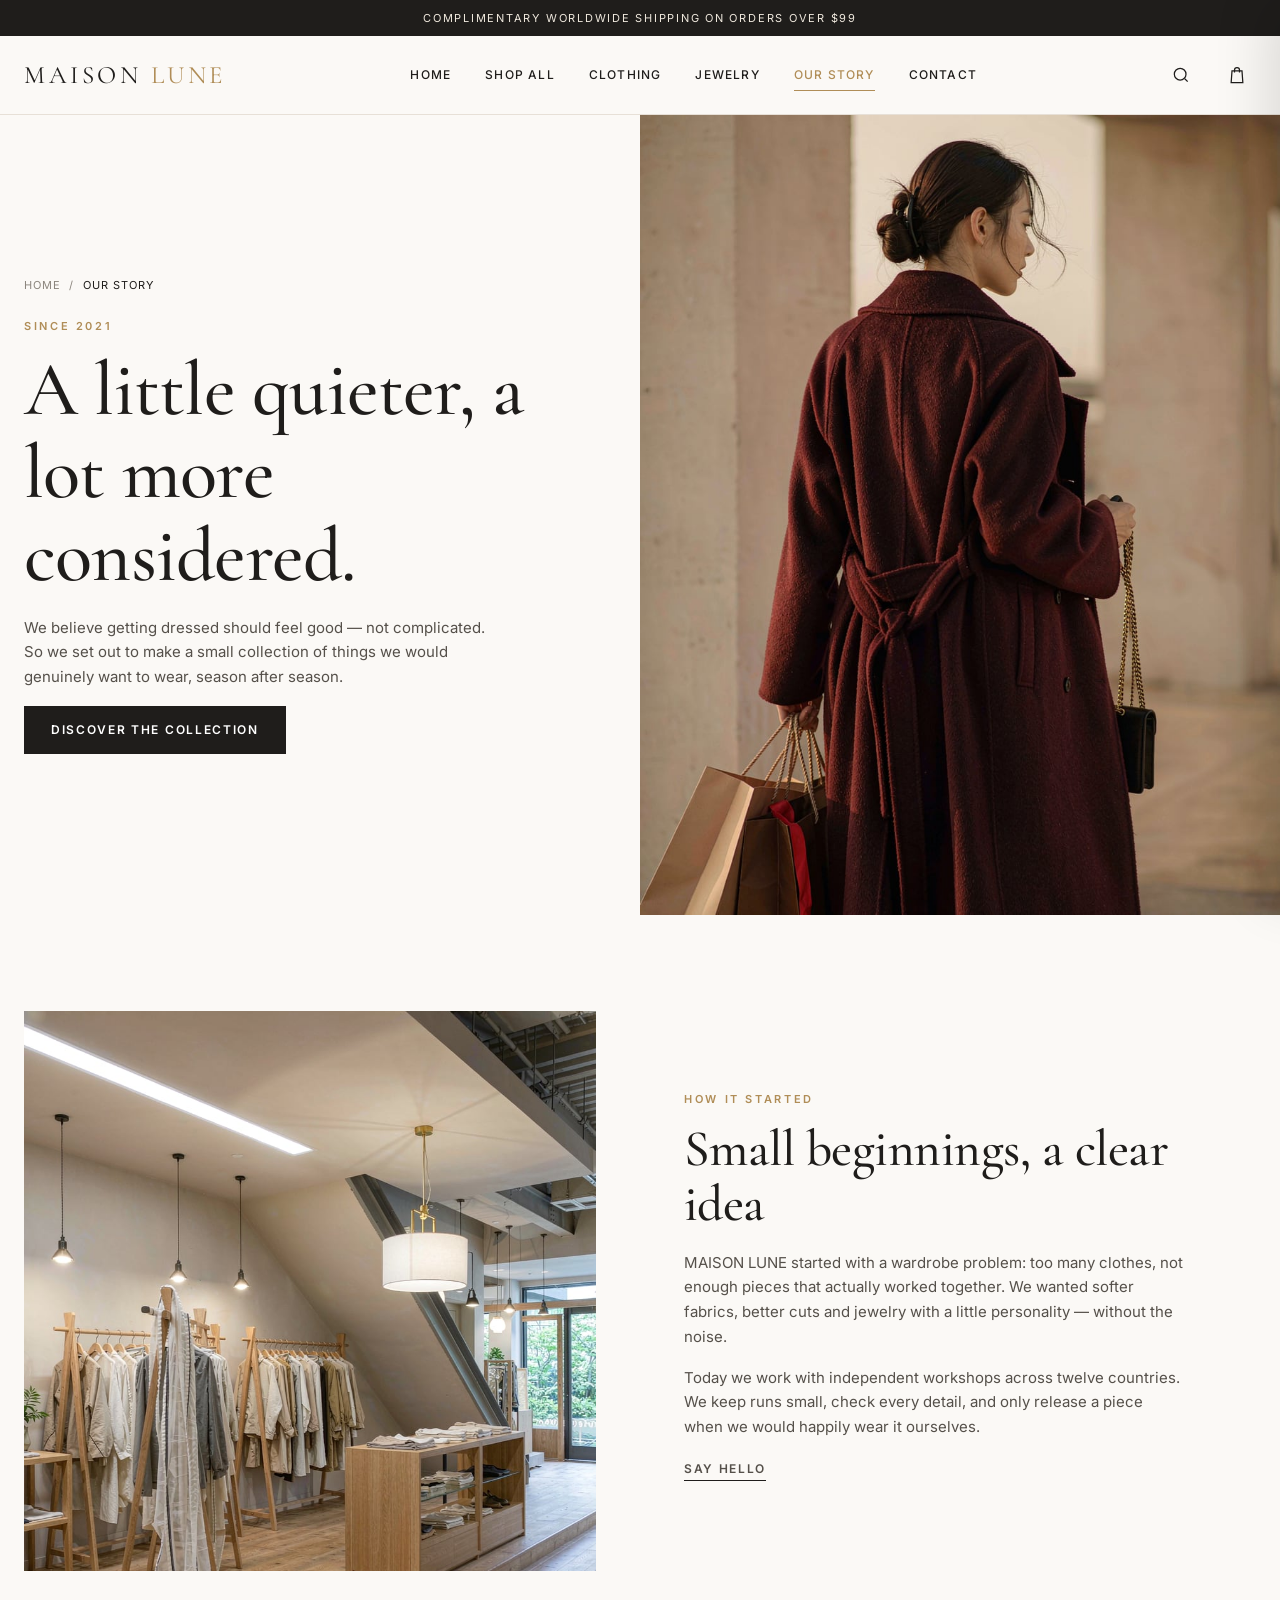
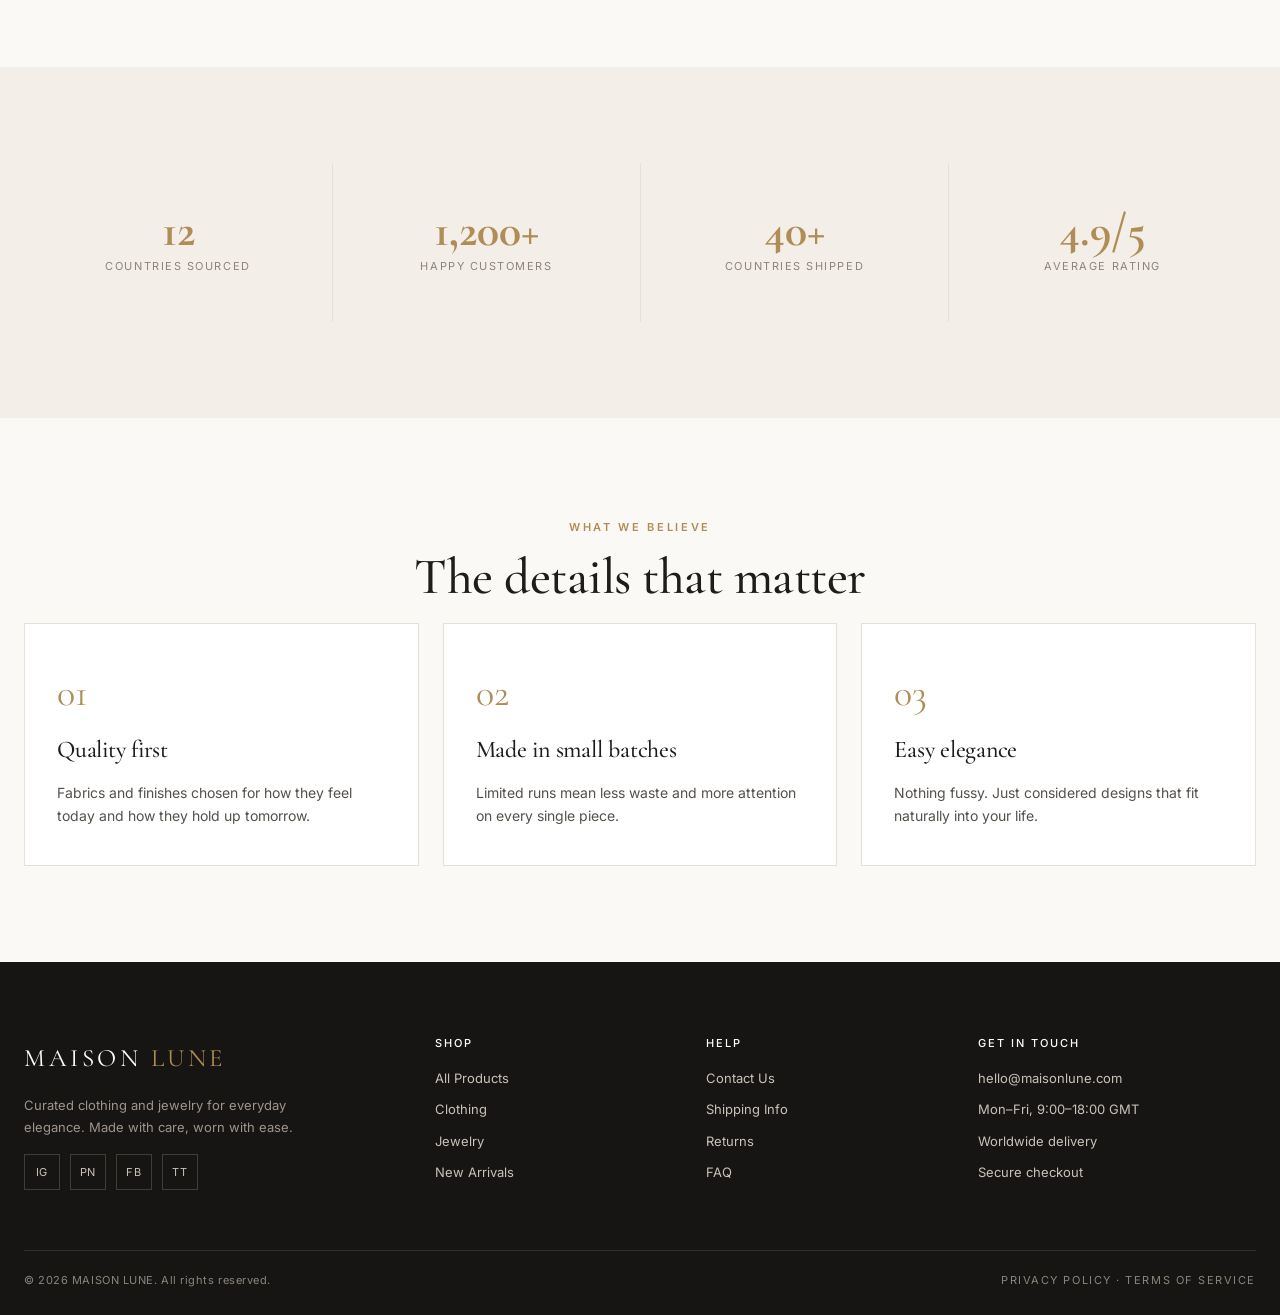
==== about.html @ 11efc8f4 "Initial commit: MAISON LUNE front-end store" ====
<!DOCTYPE html>
<html lang="en">
<head>
  <meta charset="UTF-8">
  <meta name="viewport" content="width=device-width, initial-scale=1.0">
  <title>Our Story | MAISON LUNE</title>
  <meta name="description" content="The story behind MAISON LUNE — considered clothing and jewelry for everyday elegance.">
  <link rel="preconnect" href="https://fonts.googleapis.com">
  <link rel="preconnect" href="https://fonts.gstatic.com" crossorigin>
  <link href="https://fonts.googleapis.com/css2?family=Cormorant+Garamond:ital,wght@0,400;0,500;0,600;1,400;1,500&family=Inter:wght@400;500;600;700&display=swap" rel="stylesheet">
  <link rel="stylesheet" href="css/style.css">
</head>
<body>

  <div class="announcement">Complimentary worldwide shipping on orders over $99</div>

  <header class="site-header">
    <div class="container header-inner">
      <button class="icon-btn menu-toggle" id="mobile-toggle" aria-label="Open menu">
        <svg viewBox="0 0 24 24" fill="none" stroke="currentColor" stroke-width="1.6"><path d="M3 6h18M3 12h18M3 18h18"/></svg>
      </button>
      <a href="index.html" class="logo">MAISON <span>LUNE</span></a>
      <nav class="main-nav">
        <a href="index.html">Home</a>
        <a href="shop.html">Shop All</a>
        <a href="shop.html?category=clothing">Clothing</a>
        <a href="shop.html?category=jewelry">Jewelry</a>
        <a href="about.html" class="active">Our Story</a>
        <a href="contact.html">Contact</a>
      </nav>
      <div class="header-actions">
        <a class="icon-btn" href="shop.html" aria-label="Search products">
          <svg viewBox="0 0 24 24" fill="none" stroke="currentColor" stroke-width="1.5"><circle cx="11" cy="11" r="7"/><path d="m20 20-3.5-3.5"/></svg>
        </a>
        <button class="icon-btn cart-open" aria-label="Open shopping bag">
          <svg viewBox="0 0 24 24" fill="none" stroke="currentColor" stroke-width="1.5"><path d="M6 7h12l1 14H5L6 7Z"/><path d="M9 9V6a3 3 0 0 1 6 0v3"/></svg>
          <span class="cart-count">0</span>
        </button>
      </div>
    </div>
  </header>

  <div class="mobile-menu" id="mobile-menu">
    <button class="close-btn" id="mobile-close" aria-label="Close menu" style="position:absolute;top:20px;right:24px">×</button>
    <a href="index.html">Home</a><a href="shop.html">Shop All</a><a href="shop.html?category=clothing">Clothing</a><a href="shop.html?category=jewelry">Jewelry</a><a href="about.html">Our Story</a><a href="contact.html">Contact</a>
  </div>

  <main>
    <section class="about-hero">
      <div class="about-hero-copy">
        <div class="container" style="width:auto;padding-left:max(24px, calc((100vw - 1320px)/2))">
          <div class="breadcrumb" style="justify-content:flex-start"><a href="index.html">Home</a><span>/</span><span>Our Story</span></div>
          <span class="eyebrow">Since 2021</span>
          <h1>A little quieter, a lot more considered.</h1>
          <p style="color:var(--ink-soft);max-width:470px">We believe getting dressed should feel good — not complicated. So we set out to make a small collection of things we would genuinely want to wear, season after season.</p>
          <a href="shop.html" class="btn">Discover the collection</a>
        </div>
      </div>
      <img src="assets/images/hero-shopping.jpg" alt="MAISON LUNE style">
    </section>

    <section class="section">
      <div class="container story-grid">
        <div class="story-visual">
          <img src="assets/images/about-store.jpg" alt="Our studio" loading="lazy">
        </div>
        <div class="story-copy">
          <span class="eyebrow">How it started</span>
          <h2>Small beginnings, a clear idea</h2>
          <p>MAISON LUNE started with a wardrobe problem: too many clothes, not enough pieces that actually worked together. We wanted softer fabrics, better cuts and jewelry with a little personality — without the noise.</p>
          <p>Today we work with independent workshops across twelve countries. We keep runs small, check every detail, and only release a piece when we would happily wear it ourselves.</p>
          <p class="text-center" style="text-align:left"><a href="contact.html" class="link-underline">Say hello</a></p>
        </div>
      </div>
    </section>

    <section class="section stats-band">
      <div class="container stats-grid">
        <div><strong>12</strong><span>Countries sourced</span></div>
        <div><strong>1,200+</strong><span>Happy customers</span></div>
        <div><strong>40+</strong><span>Countries shipped</span></div>
        <div><strong>4.9/5</strong><span>Average rating</span></div>
      </div>
    </section>

    <section class="section">
      <div class="container">
        <div class="text-center">
          <span class="eyebrow">What we believe</span>
          <h2>The details that matter</h2>
        </div>
        <div class="values-grid">
          <div class="value-card"><div class="value-num">01</div><h3>Quality first</h3><p>Fabrics and finishes chosen for how they feel today and how they hold up tomorrow.</p></div>
          <div class="value-card"><div class="value-num">02</div><h3>Made in small batches</h3><p>Limited runs mean less waste and more attention on every single piece.</p></div>
          <div class="value-card"><div class="value-num">03</div><h3>Easy elegance</h3><p>Nothing fussy. Just considered designs that fit naturally into your life.</p></div>
        </div>
      </div>
    </section>
  </main>

  <footer class="site-footer">
    <div class="container footer-grid">
      <div>
        <a href="index.html" class="logo">MAISON <span>LUNE</span></a>
        <p>Curated clothing and jewelry for everyday elegance. Made with care, worn with ease.</p>
        <div class="socials"><a href="#">IG</a><a href="#">PN</a><a href="#">FB</a><a href="#">TT</a></div>
      </div>
      <div><h4>Shop</h4><ul><li><a href="shop.html">All Products</a></li><li><a href="shop.html?category=clothing">Clothing</a></li><li><a href="shop.html?category=jewelry">Jewelry</a></li><li><a href="shop.html">New Arrivals</a></li></ul></div>
      <div><h4>Help</h4><ul><li><a href="contact.html">Contact Us</a></li><li><a href="contact.html">Shipping Info</a></li><li><a href="contact.html">Returns</a></li><li><a href="contact.html">FAQ</a></li></ul></div>
      <div><h4>Get in touch</h4><ul><li>hello@maisonlune.com</li><li>Mon–Fri, 9:00–18:00 GMT</li><li>Worldwide delivery</li><li>Secure checkout</li></ul></div>
    </div>
    <div class="container footer-bottom"><span>© 2026 MAISON LUNE. All rights reserved.</span><span>Privacy Policy · Terms of Service</span></div>
  </footer>

  <div class="drawer-overlay" id="drawer-overlay"></div>
  <aside class="cart-drawer" id="cart-drawer" aria-label="Shopping bag">
    <div class="drawer-head"><h2>Your Bag</h2><button class="close-btn" id="drawer-close" aria-label="Close bag">×</button></div>
    <div class="cart-items" id="cart-items"></div>
    <div class="drawer-foot">
      <div class="subtotal-row"><span>Subtotal</span><strong id="cart-subtotal">$0.00</strong></div>
      <p class="drawer-note">Shipping calculated at checkout. Taxes included.</p>
      <button type="button" class="btn btn-block" id="checkout-btn">Proceed to Checkout</button>
    </div>
  </aside>

  <div class="modal-overlay" id="soon-modal">
    <div class="soon-modal" role="dialog" aria-modal="true" aria-labelledby="soon-title">
      <button class="close-btn" data-close-soon aria-label="Close" style="position:absolute;top:12px;right:16px">×</button>
      <div class="soon-icon">✦</div>
      <h2 id="soon-title">Coming Soon!</h2>
      <p>Online payment is not available just yet. We are getting everything ready — thank you for your patience.</p>
      <button type="button" class="btn" data-close-soon>Continue Browsing</button>
    </div>
  </div>
  <div class="toast" id="toast"></div>

  <script src="js/products.js"></script>
  <script src="js/main.js"></script>
</body>
</html>
---- css/style.css ----
/* ============================================================
   MAISON LUNE — front-end store styles
   ============================================================ */

:root {
  --ink: #1f1d1b;
  --ink-soft: #55504a;
  --muted: #8b857d;
  --paper: #fbf9f6;
  --paper-2: #f3eee8;
  --line: #e7e0d7;
  --gold: #b08d57;
  --gold-dark: #8e6f3f;
  --white: #ffffff;
  --shadow: 0 18px 45px rgba(31, 29, 27, 0.08);
  --serif: 'Cormorant Garamond', 'Playfair Display', Georgia, serif;
  --sans: 'Inter', -apple-system, BlinkMacSystemFont, 'Segoe UI', Arial, sans-serif;
  --max: 1320px;
}

* { box-sizing: border-box; }

html { scroll-behavior: smooth; }

body {
  margin: 0;
  background: var(--paper);
  color: var(--ink);
  font-family: var(--sans);
  font-size: 15px;
  line-height: 1.65;
  -webkit-font-smoothing: antialiased;
}

body.no-scroll { overflow: hidden; }

img { display: block; max-width: 100%; }
a { color: inherit; text-decoration: none; }
button, input, select, textarea { font: inherit; color: inherit; }
button { cursor: pointer; }

.container {
  width: min(100% - 48px, var(--max));
  margin-inline: auto;
}

.section { padding: 96px 0; }
.section-sm { padding: 64px 0; }

.eyebrow {
  display: inline-block;
  font-size: 11px;
  font-weight: 600;
  letter-spacing: .24em;
  text-transform: uppercase;
  color: var(--gold);
  margin-bottom: 14px;
}

h1, h2, h3, h4 {
  font-family: var(--serif);
  font-weight: 500;
  line-height: 1.08;
  margin: 0 0 18px;
  letter-spacing: -0.01em;
}

h1 { font-size: clamp(44px, 6vw, 82px); }
h2 { font-size: clamp(32px, 4vw, 52px); }
h3 { font-size: 24px; }
p { margin: 0 0 16px; }

.text-center { text-align: center; }
.section-intro { max-width: 620px; margin: 16px auto 44px; color: var(--ink-soft); }

/* ---------- Buttons ---------- */
.btn {
  display: inline-flex;
  align-items: center;
  justify-content: center;
  gap: 10px;
  min-height: 48px;
  padding: 12px 26px;
  border: 1px solid var(--ink);
  background: var(--ink);
  color: var(--white);
  font-size: 12px;
  font-weight: 600;
  letter-spacing: .14em;
  text-transform: uppercase;
  transition: background .25s, color .25s, transform .25s, border-color .25s;
}
.btn:hover { background: var(--gold); border-color: var(--gold); transform: translateY(-2px); }
.btn-outline { background: transparent; color: var(--ink); border-color: var(--ink); }
.btn-outline:hover { background: var(--ink); color: var(--white); border-color: var(--ink); }
.btn-light { background: var(--white); color: var(--ink); border-color: var(--white); }
.btn-light:hover { background: var(--gold); border-color: var(--gold); color: var(--white); }
.btn-gold { background: var(--gold); border-color: var(--gold); }
.btn-gold:hover { background: var(--gold-dark); border-color: var(--gold-dark); }
.btn-block { width: 100%; }
.btn-sm { min-height: 40px; padding: 9px 18px; font-size: 11px; }

.link-underline {
  font-size: 12px;
  font-weight: 600;
  letter-spacing: .14em;
  text-transform: uppercase;
  border-bottom: 1px solid var(--ink);
  padding-bottom: 4px;
  transition: color .2s, border-color .2s;
}
.link-underline:hover { color: var(--gold); border-color: var(--gold); }

/* ---------- Announcement + header ---------- */
.announcement {
  background: var(--ink);
  color: #efe8dd;
  text-align: center;
  font-size: 11px;
  letter-spacing: .16em;
  text-transform: uppercase;
  padding: 9px 16px;
}

.site-header {
  position: sticky;
  top: 0;
  z-index: 60;
  background: rgba(251, 249, 246, .96);
  backdrop-filter: blur(12px);
  border-bottom: 1px solid var(--line);
}

.header-inner {
  height: 78px;
  display: flex;
  align-items: center;
  justify-content: space-between;
  gap: 24px;
}

.logo {
  font-family: var(--serif);
  font-size: 25px;
  letter-spacing: .14em;
  white-space: nowrap;
}
.logo span { color: var(--gold); }

.main-nav { display: flex; align-items: center; gap: 34px; }
.main-nav a {
  font-size: 12px;
  font-weight: 500;
  letter-spacing: .1em;
  text-transform: uppercase;
  position: relative;
  padding: 6px 0;
}
.main-nav a::after {
  content: '';
  position: absolute;
  left: 0; bottom: 0;
  width: 0; height: 1px;
  background: var(--gold);
  transition: width .25s;
}
.main-nav a:hover::after, .main-nav a.active::after { width: 100%; }
.main-nav a.active { color: var(--gold); }

.header-actions { display: flex; align-items: center; gap: 18px; }

.icon-btn {
  position: relative;
  width: 38px; height: 38px;
  display: grid;
  place-items: center;
  border: 0;
  background: transparent;
  color: var(--ink);
  transition: color .2s;
}
.icon-btn:hover { color: var(--gold); }
.icon-btn svg { width: 20px; height: 20px; }

.cart-count {
  position: absolute;
  top: 1px; right: 0;
  min-width: 17px; height: 17px;
  padding: 0 4px;
  border-radius: 20px;
  background: var(--gold);
  color: #fff;
  font-size: 10px;
  font-weight: 700;
  line-height: 17px;
  text-align: center;
}

.menu-toggle { display: none; }

/* ---------- Hero ---------- */
.hero { position: relative; overflow: hidden; background: var(--paper-2); }
.hero-grid {
  display: grid;
  grid-template-columns: 1.02fr .98fr;
  min-height: 620px;
}
.hero-copy {
  display: flex;
  flex-direction: column;
  justify-content: center;
  padding: 70px 6% 70px 0;
}
.hero-copy h1 { margin-bottom: 22px; }
.hero-copy h1 em { color: var(--gold); font-style: italic; }
.hero-copy p.lead { max-width: 460px; color: var(--ink-soft); font-size: 16px; margin-bottom: 34px; }
.hero-buttons { display: flex; flex-wrap: wrap; gap: 14px; }
.hero-meta {
  display: flex;
  gap: 36px;
  margin-top: 52px;
  padding-top: 24px;
  border-top: 1px solid var(--line);
}
.hero-meta strong { display: block; font-family: var(--serif); font-size: 28px; line-height: 1; }
.hero-meta span { font-size: 11px; letter-spacing: .12em; text-transform: uppercase; color: var(--muted); }

.hero-visual { position: relative; min-height: 620px; }
.hero-visual img { width: 100%; height: 100%; object-fit: cover; object-position: center 28%; }
.hero-tag {
  position: absolute;
  left: -46px; bottom: 44px;
  background: var(--white);
  padding: 22px 26px;
  box-shadow: var(--shadow);
  max-width: 240px;
}
.hero-tag span { display: block; font-size: 10px; letter-spacing: .2em; text-transform: uppercase; color: var(--gold); }
.hero-tag strong { font-family: var(--serif); font-size: 21px; font-weight: 500; }

/* ---------- Trust strip ---------- */
.trust-strip { border-block: 1px solid var(--line); background: var(--paper); }
.trust-grid { display: grid; grid-template-columns: repeat(4, 1fr); }
.trust-item {
  display: flex; align-items: center; justify-content: center; gap: 12px;
  padding: 24px 12px;
  font-size: 11px; font-weight: 600; letter-spacing: .12em; text-transform: uppercase;
}
.trust-item + .trust-item { border-left: 1px solid var(--line); }
.trust-item svg { width: 21px; height: 21px; color: var(--gold); }

/* ---------- Categories ---------- */
.cat-grid { display: grid; grid-template-columns: repeat(3, 1fr); gap: 20px; }
.cat-card { position: relative; overflow: hidden; aspect-ratio: 4 / 5; background: var(--paper-2); }
.cat-card img { width: 100%; height: 100%; object-fit: cover; transition: transform .7s ease; }
.cat-card:hover img { transform: scale(1.06); }
.cat-card::after {
  content: '';
  position: absolute; inset: 0;
  background: linear-gradient(to top, rgba(20,18,16,.68), rgba(20,18,16,0) 55%);
}
.cat-card-body { position: absolute; z-index: 2; left: 28px; bottom: 28px; color: #fff; }
.cat-card-body h3 { margin: 0 0 6px; font-size: 32px; color: #fff; }
.cat-card-body span { font-size: 11px; letter-spacing: .14em; text-transform: uppercase; }

/* ---------- Product cards ---------- */
.product-grid { display: grid; grid-template-columns: repeat(4, 1fr); gap: 22px 18px; }
.product-grid.cols-3 { grid-template-columns: repeat(3, 1fr); }

.product-card { position: relative; }
.product-media {
  position: relative;
  aspect-ratio: 4 / 5;
  overflow: hidden;
  background: var(--paper-2);
}
.product-media > a { display: block; height: 100%; }
.product-media img { width: 100%; height: 100%; object-fit: cover; transition: transform .6s ease; }
.product-card:hover .product-media img { transform: scale(1.05); }

.product-badge {
  position: absolute; top: 14px; left: 14px; z-index: 2;
  background: var(--white);
  color: var(--ink);
  font-size: 10px; font-weight: 700; letter-spacing: .14em; text-transform: uppercase;
  padding: 6px 10px;
}

.quick-actions {
  position: absolute; left: 12px; right: 12px; bottom: 12px; z-index: 2;
  display: flex; gap: 8px;
  transform: translateY(12px);
  opacity: 0;
  transition: opacity .25s, transform .25s;
}
.product-card:hover .quick-actions, .product-card:focus-within .quick-actions { opacity: 1; transform: none; }
.quick-actions .btn { flex: 1; background: rgba(255,255,255,.95); color: var(--ink); border-color: rgba(255,255,255,.95); }
.quick-actions .btn:hover { background: var(--gold); border-color: var(--gold); color: #fff; }

.product-info { padding: 14px 2px 0; }
.product-cat { font-size: 10px; letter-spacing: .16em; text-transform: uppercase; color: var(--muted); }
.product-info h3 { font-size: 19px; margin: 5px 0 6px; }
.product-info h3 a:hover { color: var(--gold); }
.product-price { font-weight: 600; font-size: 14px; }
.color-dots { display: flex; gap: 6px; margin-top: 10px; }
.color-dots i { width: 11px; height: 11px; border-radius: 50%; border: 1px solid rgba(0,0,0,.12); }

/* ---------- Story ---------- */
.story-grid { display: grid; grid-template-columns: 1fr 1fr; align-items: center; gap: 88px; }
.story-visual { position: relative; }
.story-visual img { width: 100%; height: 560px; object-fit: cover; }
.story-visual .story-note {
  position: absolute; right: -36px; bottom: -30px;
  background: var(--white); padding: 30px 32px; box-shadow: var(--shadow); max-width: 240px;
}
.story-note strong { display: block; font-family: var(--serif); font-size: 40px; line-height: 1; color: var(--gold); }
.story-note span { font-size: 11px; letter-spacing: .12em; text-transform: uppercase; color: var(--muted); }
.story-copy p { color: var(--ink-soft); max-width: 500px; }
.story-list { list-style: none; padding: 0; margin: 26px 0 32px; }
.story-list li { padding: 12px 0 12px 30px; border-bottom: 1px solid var(--line); position: relative; }
.story-list li::before { content: '✦'; position: absolute; left: 0; color: var(--gold); font-size: 13px; }

/* ---------- Testimonials ---------- */
.testimonials { background: var(--paper-2); }
.testi-grid { display: grid; grid-template-columns: repeat(3, 1fr); gap: 20px; }
.testi-card { background: var(--white); padding: 36px 32px; }
.stars { color: var(--gold); letter-spacing: 3px; font-size: 14px; margin-bottom: 16px; }
.testi-card blockquote { font-family: var(--serif); font-size: 21px; line-height: 1.45; margin: 0 0 22px; }
.testi-card cite { font-style: normal; font-size: 11px; letter-spacing: .14em; text-transform: uppercase; color: var(--muted); }

/* ---------- Newsletter ---------- */
.newsletter { background: var(--ink); color: #fff; }
.newsletter .container { display: flex; align-items: center; justify-content: space-between; gap: 40px; }
.newsletter h2 { margin: 0 0 8px; font-size: 38px; }
.newsletter p { margin: 0; color: #b8b1a8; }
.newsletter-form { display: flex; min-width: 420px; }
.newsletter-form input {
  flex: 1; min-height: 52px; padding: 0 18px;
  border: 1px solid #55504a; border-right: 0;
  background: transparent; color: #fff; outline: none;
}
.newsletter-form input::placeholder { color: #8d867d; }
.newsletter-form input:focus { border-color: var(--gold); }
.newsletter-form .btn { min-height: 52px; }

/* ---------- Footer ---------- */
.site-footer { background: #171513; color: #c9c2b9; padding: 76px 0 26px; }
.footer-grid { display: grid; grid-template-columns: 1.6fr 1fr 1fr 1.2fr; gap: 40px; }
.site-footer .logo { color: #fff; display: inline-block; margin-bottom: 16px; }
.footer-grid p { font-size: 13px; max-width: 280px; color: #9d958b; }
.footer-grid h4 { font-family: var(--sans); font-size: 11px; letter-spacing: .18em; text-transform: uppercase; color: #fff; margin-bottom: 18px; }
.footer-grid ul { list-style: none; padding: 0; margin: 0; }
.footer-grid li { margin-bottom: 10px; font-size: 13px; }
.footer-grid li a:hover { color: var(--gold); }
.socials { display: flex; gap: 10px; }
.socials a {
  width: 36px; height: 36px; border: 1px solid #413c36;
  display: grid; place-items: center; font-size: 11px; letter-spacing: .05em;
}
.socials a:hover { border-color: var(--gold); color: var(--gold); }
.footer-bottom {
  border-top: 1px solid #332f2b; margin-top: 56px; padding-top: 20px;
  display: flex; justify-content: space-between; gap: 20px;
  font-size: 11px; color: #8b847b; letter-spacing: .05em;
}
.footer-bottom span:last-child { letter-spacing: .14em; text-transform: uppercase; }

/* ---------- Page header / breadcrumb ---------- */
.page-head { background: var(--paper-2); padding: 64px 0 58px; text-align: center; }
.page-head h1 { font-size: clamp(42px, 5vw, 68px); margin-bottom: 10px; }
.page-head p { color: var(--ink-soft); max-width: 540px; margin: 0 auto; }
.breadcrumb { display: flex; justify-content: center; gap: 8px; font-size: 11px; letter-spacing: .1em; text-transform: uppercase; color: var(--muted); margin-bottom: 18px; }
.breadcrumb a:hover { color: var(--gold); }
.breadcrumb span:last-child { color: var(--ink); }

/* ---------- Shop ---------- */
.shop-layout { display: grid; grid-template-columns: 222px 1fr; gap: 46px; padding-block: 66px 96px; }
.filter-title { font-family: var(--sans); font-size: 11px; font-weight: 700; letter-spacing: .18em; text-transform: uppercase; margin-bottom: 16px; }
.filter-group { padding: 20px 0; border-bottom: 1px solid var(--line); }
.filter-group:first-of-type { padding-top: 0; }
.filter-label { display: flex; align-items: center; gap: 10px; padding: 6px 0; font-size: 14px; cursor: pointer; }
.filter-label input { accent-color: var(--gold); width: 15px; height: 15px; }
.filter-label span:last-child { margin-left: auto; color: var(--muted); font-size: 12px; }
.price-select, .sort-select {
  width: 100%; min-height: 44px; padding: 0 12px;
  background: var(--white); border: 1px solid var(--line); outline: none;
}
.price-select:focus, .sort-select:focus { border-color: var(--gold); }
.filter-clear { background: none; border: 0; padding: 18px 0 0; font-size: 11px; letter-spacing: .12em; text-transform: uppercase; color: var(--gold); }

.shop-toolbar {
  display: flex; justify-content: space-between; align-items: center; gap: 20px;
  padding-bottom: 22px; margin-bottom: 26px; border-bottom: 1px solid var(--line);
}
.shop-toolbar p { margin: 0; font-size: 12px; color: var(--muted); letter-spacing: .08em; text-transform: uppercase; }
.toolbar-right { display: flex; align-items: center; gap: 12px; }
.toolbar-right label { font-size: 11px; letter-spacing: .12em; text-transform: uppercase; color: var(--muted); }
.sort-select { width: 190px; min-height: 40px; }

.empty-state { grid-column: 1 / -1; text-align: center; padding: 80px 20px; color: var(--muted); }
.empty-state h3 { color: var(--ink); }

/* ---------- Product detail ---------- */
.detail-layout { display: grid; grid-template-columns: 1.08fr .92fr; gap: 72px; padding-block: 60px 100px; }
.gallery-main { aspect-ratio: 4 / 5; overflow: hidden; background: var(--paper-2); }
.gallery-main img { width: 100%; height: 100%; object-fit: cover; }
.gallery-thumbs { display: flex; gap: 10px; margin-top: 12px; }
.gallery-thumbs button { width: 78px; height: 94px; padding: 0; border: 1px solid transparent; background: var(--paper-2); overflow: hidden; }
.gallery-thumbs button.active { border-color: var(--gold); }
.gallery-thumbs img { width: 100%; height: 100%; object-fit: cover; }

.detail-cat { font-size: 11px; letter-spacing: .18em; text-transform: uppercase; color: var(--gold); }
.detail-info h1 { font-size: clamp(38px, 4vw, 56px); margin: 10px 0 14px; }
.detail-price { font-size: 24px; font-weight: 600; }
.detail-rating { font-size: 12px; color: var(--muted); margin: 12px 0 22px; }
.detail-rating b { color: var(--gold); letter-spacing: 2px; }
.detail-desc { color: var(--ink-soft); margin-bottom: 26px; }
.option-label { font-size: 11px; font-weight: 700; letter-spacing: .14em; text-transform: uppercase; margin-bottom: 10px; }
.option-row { display: flex; flex-wrap: wrap; gap: 8px; margin-bottom: 22px; }
.option-chip {
  min-width: 44px; min-height: 40px; padding: 8px 14px;
  border: 1px solid var(--line); background: var(--white);
  font-size: 12px; transition: border-color .2s, color .2s;
}
.option-chip:hover, .option-chip.active { border-color: var(--ink); }
.option-chip.color { width: 30px; min-width: 30px; height: 30px; min-height: 30px; padding: 3px; border-radius: 50%; }
.option-chip.color i { display: block; width: 100%; height: 100%; border-radius: 50%; }
.option-chip.color.active { border-color: var(--gold); box-shadow: 0 0 0 1px var(--gold); }

.qty-row { display: flex; align-items: center; gap: 18px; margin-bottom: 26px; }
.qty-stepper { display: inline-flex; align-items: center; border: 1px solid var(--line); background: var(--white); }
.qty-stepper button { width: 40px; height: 44px; border: 0; background: none; font-size: 17px; }
.qty-stepper button:hover { color: var(--gold); }
.qty-stepper span { min-width: 34px; text-align: center; font-size: 14px; font-weight: 600; }
.detail-buttons { display: flex; gap: 12px; flex-wrap: wrap; }
.detail-buttons .btn { flex: 1; min-width: 170px; }

.detail-accordion { margin-top: 30px; border-top: 1px solid var(--line); }
.acc-item { border-bottom: 1px solid var(--line); }
.acc-trigger {
  width: 100%; display: flex; justify-content: space-between; align-items: center;
  padding: 18px 0; background: none; border: 0; text-align: left;
  font-size: 12px; font-weight: 600; letter-spacing: .12em; text-transform: uppercase;
}
.acc-trigger span:last-child { font-size: 18px; font-weight: 400; color: var(--gold); }
.acc-panel { display: none; padding-bottom: 18px; color: var(--ink-soft); font-size: 14px; }
.acc-panel.open { display: block; }
.acc-panel ul { margin: 0; padding-left: 18px; }

/* ---------- About ---------- */
.about-hero { display: grid; grid-template-columns: 1fr 1fr; min-height: 520px; }
.about-hero-copy { display: flex; flex-direction: column; justify-content: center; padding: 70px 7% 70px 0; }
.about-hero img { width: 100%; height: 100%; object-fit: cover; }
.values-grid { display: grid; grid-template-columns: repeat(3, 1fr); gap: 24px; }
.value-card { padding: 38px 32px; border: 1px solid var(--line); background: var(--white); }
.value-num { font-family: var(--serif); font-size: 38px; color: var(--gold); margin-bottom: 12px; }
.value-card h3 { font-size: 24px; }
.value-card p { color: var(--ink-soft); margin: 0; font-size: 14px; }
.stats-band { background: var(--paper-2); }
.stats-grid { display: grid; grid-template-columns: repeat(4, 1fr); text-align: center; }
.stats-grid > div { padding: 44px 12px; }
.stats-grid > div + div { border-left: 1px solid var(--line); }
.stats-grid strong { display: block; font-family: var(--serif); font-size: 46px; line-height: 1; color: var(--gold); }
.stats-grid span { font-size: 11px; letter-spacing: .14em; text-transform: uppercase; color: var(--muted); }

/* ---------- Contact ---------- */
.contact-layout { display: grid; grid-template-columns: 1fr 1fr; gap: 80px; padding-block: 76px 100px; }
.contact-info h2 { margin-bottom: 18px; }
.contact-info > p { color: var(--ink-soft); max-width: 460px; }
.info-list { list-style: none; padding: 0; margin: 34px 0; }
.info-list li { display: flex; gap: 16px; padding: 16px 0; border-bottom: 1px solid var(--line); }
.info-icon {
  width: 42px; height: 42px; flex: 0 0 42px; display: grid; place-items: center;
  background: var(--paper-2); color: var(--gold); font-size: 17px;
}
.info-list strong { display: block; font-size: 12px; letter-spacing: .12em; text-transform: uppercase; margin-bottom: 3px; }
.info-list span { font-size: 14px; color: var(--ink-soft); }
.contact-form-wrap { background: var(--white); border: 1px solid var(--line); padding: 38px; }
.form-row { display: grid; grid-template-columns: 1fr 1fr; gap: 16px; }
.field { margin-bottom: 18px; }
.field label { display: block; font-size: 11px; font-weight: 600; letter-spacing: .12em; text-transform: uppercase; margin-bottom: 8px; }
.field input, .field select, .field textarea {
  width: 100%; min-height: 48px; padding: 12px 14px;
  border: 1px solid var(--line); background: var(--paper); outline: none;
}
.field textarea { min-height: 130px; resize: vertical; }
.field input:focus, .field select:focus, .field textarea:focus { border-color: var(--gold); }

/* ---------- Cart drawer ---------- */
.drawer-overlay {
  position: fixed; inset: 0; z-index: 100;
  background: rgba(20, 18, 16, .45);
  opacity: 0; visibility: hidden; transition: opacity .3s, visibility .3s;
}
.drawer-overlay.show { opacity: 1; visibility: visible; }
.cart-drawer {
  position: fixed; top: 0; right: 0; bottom: 0; z-index: 101;
  width: min(100%, 430px);
  background: var(--paper);
  display: flex; flex-direction: column;
  transform: translateX(100%); transition: transform .35s ease;
  box-shadow: -14px 0 50px rgba(0,0,0,.12);
}
.cart-drawer.show { transform: none; }
.drawer-head { display: flex; justify-content: space-between; align-items: center; padding: 24px 26px; border-bottom: 1px solid var(--line); }
.drawer-head h2 { font-size: 28px; margin: 0; }
.close-btn { width: 36px; height: 36px; border: 0; background: none; font-size: 25px; line-height: 1; color: var(--ink); }
.close-btn:hover { color: var(--gold); }
.cart-items { flex: 1; overflow-y: auto; padding: 10px 26px; }
.cart-empty { text-align: center; padding: 90px 10px; color: var(--muted); }
.cart-empty svg { width: 54px; height: 54px; margin: 0 auto 20px; color: var(--line); }
.cart-item { display: grid; grid-template-columns: 84px 1fr; gap: 16px; padding: 20px 0; border-bottom: 1px solid var(--line); }
.cart-item img { width: 84px; height: 104px; object-fit: cover; background: var(--paper-2); }
.cart-item-top { display: flex; justify-content: space-between; gap: 10px; }
.cart-item h4 { font-family: var(--serif); font-size: 18px; margin: 0 0 4px; font-weight: 500; }
.cart-item .ci-meta { font-size: 11px; color: var(--muted); letter-spacing: .06em; }
.cart-item .ci-price { font-weight: 600; white-space: nowrap; }
.cart-item-bottom { display: flex; justify-content: space-between; align-items: center; margin-top: 14px; }
.cart-qty { display: inline-flex; align-items: center; border: 1px solid var(--line); }
.cart-qty button { width: 30px; height: 30px; border: 0; background: none; font-size: 14px; }
.cart-qty button:hover { color: var(--gold); }
.cart-qty span { min-width: 26px; text-align: center; font-size: 13px; }
.remove-item { background: none; border: 0; padding: 4px; font-size: 11px; letter-spacing: .06em; color: var(--muted); text-decoration: underline; }
.remove-item:hover { color: #b04141; }
.drawer-foot { padding: 22px 26px 26px; border-top: 1px solid var(--line); background: var(--white); }
.subtotal-row { display: flex; justify-content: space-between; align-items: center; margin-bottom: 6px; }
.subtotal-row span { font-size: 12px; letter-spacing: .12em; text-transform: uppercase; }
.subtotal-row strong { font-family: var(--serif); font-size: 27px; font-weight: 500; }
.drawer-note { font-size: 11px; color: var(--muted); margin: 0 0 18px; }

/* ---------- Coming soon modal + toast ---------- */
.modal-overlay {
  position: fixed; inset: 0; z-index: 200;
  display: grid; place-items: center;
  background: rgba(20, 18, 16, .55);
  opacity: 0; visibility: hidden; transition: opacity .25s, visibility .25s;
  padding: 20px;
}
.modal-overlay.show { opacity: 1; visibility: visible; }
.soon-modal {
  position: relative;
  width: min(100%, 440px); background: var(--paper); padding: 48px 42px 42px;
  text-align: center; transform: translateY(18px) scale(.98); transition: transform .25s;
  box-shadow: 0 30px 80px rgba(0,0,0,.25);
}
.modal-overlay.show .soon-modal { transform: none; }
.soon-icon {
  width: 64px; height: 64px; margin: 0 auto 20px; border-radius: 50%;
  border: 1px solid var(--gold); color: var(--gold);
  display: grid; place-items: center; font-size: 26px;
}
.soon-modal h2 { font-size: 36px; margin-bottom: 10px; }
.soon-modal p { color: var(--ink-soft); font-size: 14px; margin-bottom: 26px; }

.toast {
  position: fixed; left: 50%; bottom: 30px; z-index: 300;
  transform: translate(-50%, 16px);
  background: var(--ink); color: #fff;
  padding: 13px 22px; font-size: 12px; letter-spacing: .06em;
  opacity: 0; visibility: hidden; transition: opacity .25s, transform .25s, visibility .25s;
  box-shadow: var(--shadow);
}
.toast.show { opacity: 1; visibility: visible; transform: translate(-50%, 0); }

/* ---------- Mobile menu ---------- */
.mobile-menu {
  position: fixed; inset: 0; z-index: 90; background: var(--paper);
  padding: 110px 30px 40px; transform: translateX(100%); transition: transform .3s ease;
}
.mobile-menu.show { transform: none; }
.mobile-menu a { display: block; font-family: var(--serif); font-size: 34px; padding: 12px 0; border-bottom: 1px solid var(--line); }
.mobile-menu a:hover { color: var(--gold); }

/* ---------- Responsive ---------- */
@media (max-width: 1100px) {
  .product-grid { grid-template-columns: repeat(3, 1fr); }
  .hero-grid, .about-hero { min-height: 540px; }
  .hero-visual, .hero-grid { min-height: 540px; }
  .story-grid { gap: 50px; }
  .story-visual img { height: 480px; }
  .newsletter-form { min-width: 330px; }
  .detail-layout { gap: 40px; }
}

@media (max-width: 900px) {
  .main-nav { display: none; }
  .menu-toggle { display: grid; }
  .container { width: min(100% - 32px, var(--max)); }
  .section { padding: 72px 0; }
  .hero-grid, .about-hero { grid-template-columns: 1fr; }
  .hero-copy { padding: 64px 0 40px; }
  .hero-visual { min-height: 440px; }
  .hero-tag { left: 20px; }
  .cat-grid, .testi-grid, .values-grid { grid-template-columns: 1fr 1fr; }
  .cat-grid .cat-card:last-child { grid-column: 1 / -1; aspect-ratio: 16 / 9; }
  .trust-grid { grid-template-columns: 1fr 1fr; }
  .trust-item:nth-child(3) { border-left: 0; }
  .trust-item:nth-child(n+3) { border-top: 1px solid var(--line); }
  .story-grid { grid-template-columns: 1fr; }
  .story-visual img { height: 420px; }
  .story-visual .story-note { right: 16px; bottom: -24px; }
  .newsletter .container { flex-direction: column; text-align: center; }
  .newsletter-form { width: min(100%, 520px); min-width: 0; }
  .footer-grid { grid-template-columns: 1fr 1fr; gap: 32px; }
  .shop-layout { grid-template-columns: 1fr; gap: 28px; }
  .filters aside { display: grid; grid-template-columns: repeat(3, 1fr); gap: 20px; }
  .filter-group { border: 0; padding: 0; }
  .detail-layout, .contact-layout { grid-template-columns: 1fr; gap: 42px; }
  .gallery-main { max-height: 620px; }
  .stats-grid { grid-template-columns: 1fr 1fr; }
  .stats-grid > div:nth-child(3) { border-left: 0; border-top: 1px solid var(--line); }
  .stats-grid > div:nth-child(4) { border-top: 1px solid var(--line); }
}

@media (max-width: 640px) {
  .header-inner { height: 66px; }
  .logo { font-size: 21px; }
  .header-actions { gap: 4px; }
  h1 { font-size: 43px; }
  .hero-buttons .btn { flex: 1 1 100%; }
  .hero-meta { gap: 20px; }
  .hero-meta strong { font-size: 22px; }
  .cat-grid, .testi-grid, .values-grid { grid-template-columns: 1fr; }
  .cat-grid .cat-card:last-child { aspect-ratio: 4 / 5; }
  .product-grid, .product-grid.cols-3 { grid-template-columns: 1fr 1fr; gap: 20px 12px; }
  .quick-actions { opacity: 1; transform: none; }
  .quick-actions .btn { padding: 8px; font-size: 10px; }
  .product-info h3 { font-size: 16px; }
  .filters aside { grid-template-columns: 1fr 1fr; }
  .shop-toolbar { flex-direction: column; align-items: flex-start; }
  .sort-select { width: 100%; }
  .toolbar-right { width: 100%; flex-direction: column; align-items: flex-start; }
  .newsletter-form { flex-direction: column; }
  .newsletter-form input { border-right: 1px solid #55504a; }
  .footer-grid { grid-template-columns: 1fr; }
  .footer-bottom { flex-direction: column; }
  .form-row { grid-template-columns: 1fr; }
  .contact-form-wrap { padding: 24px; }
  .detail-buttons .btn { min-width: 0; }
  .soon-modal { padding: 36px 24px; }
}
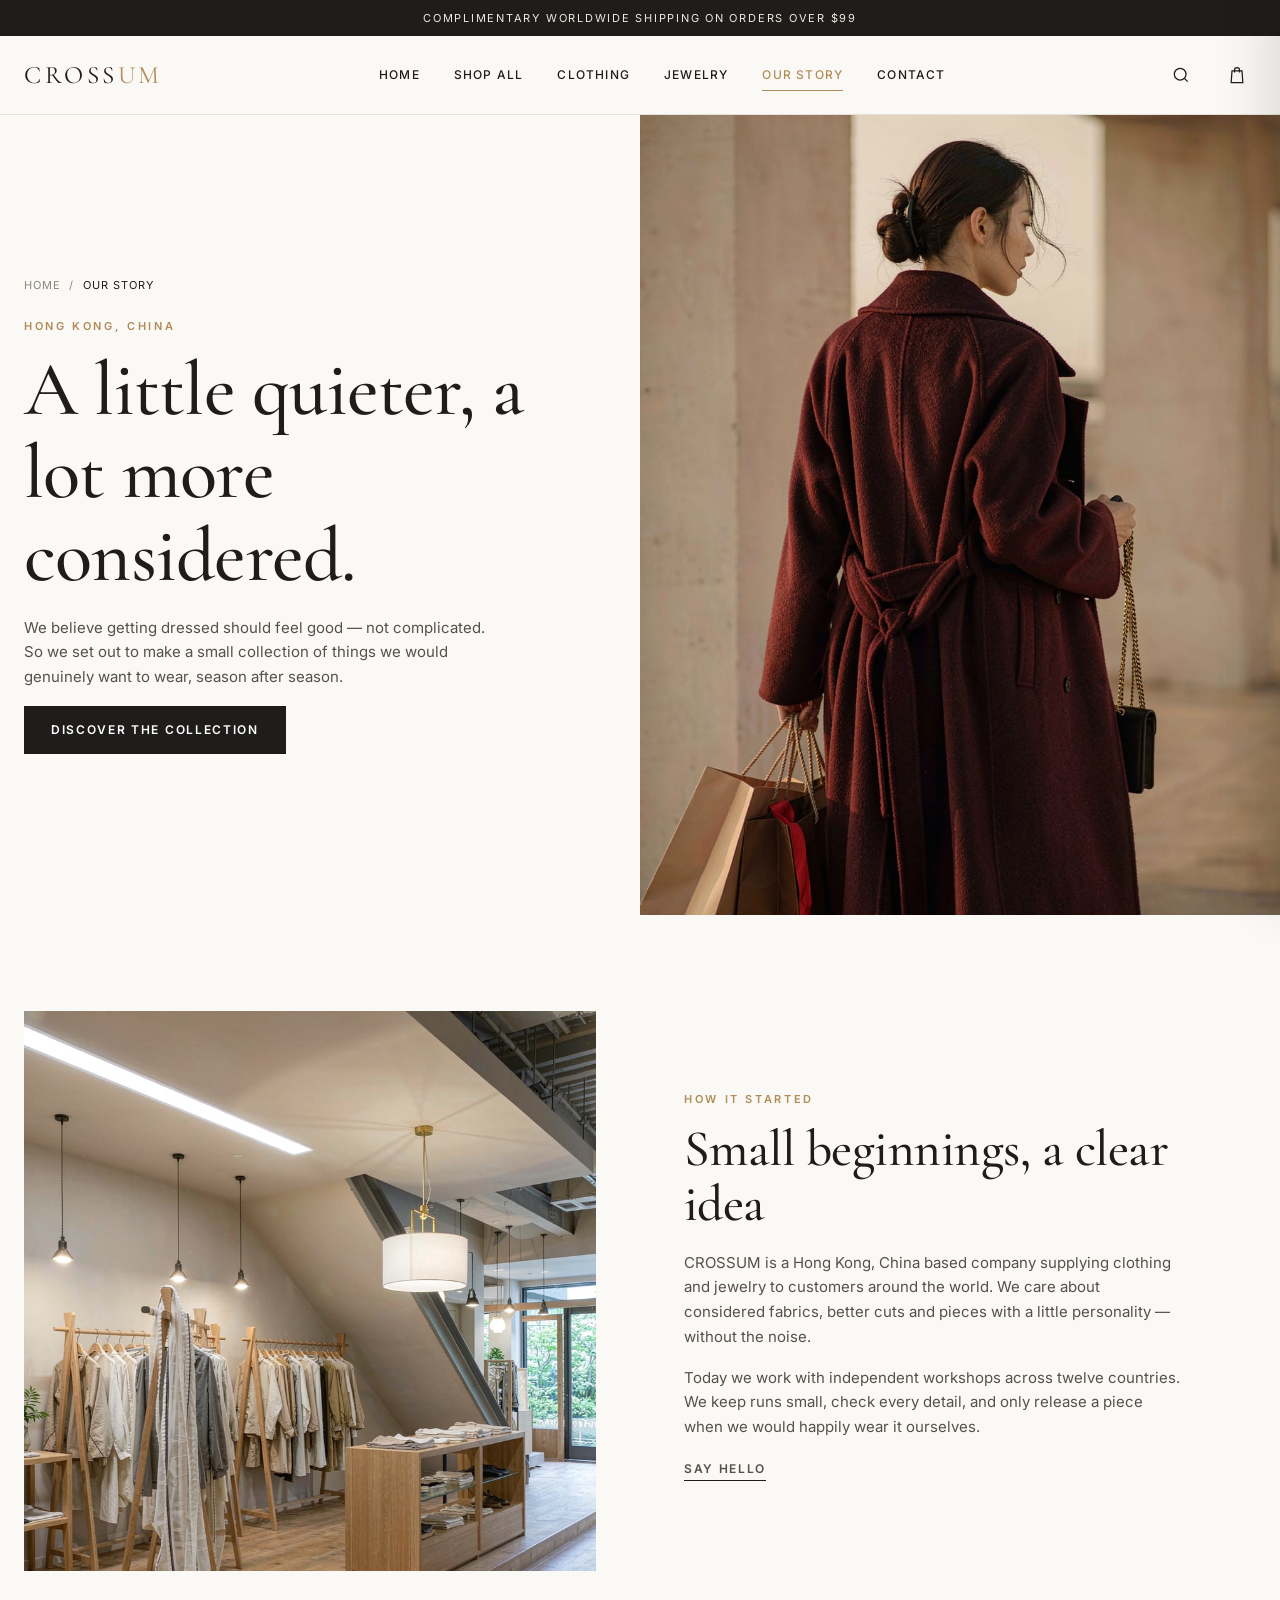
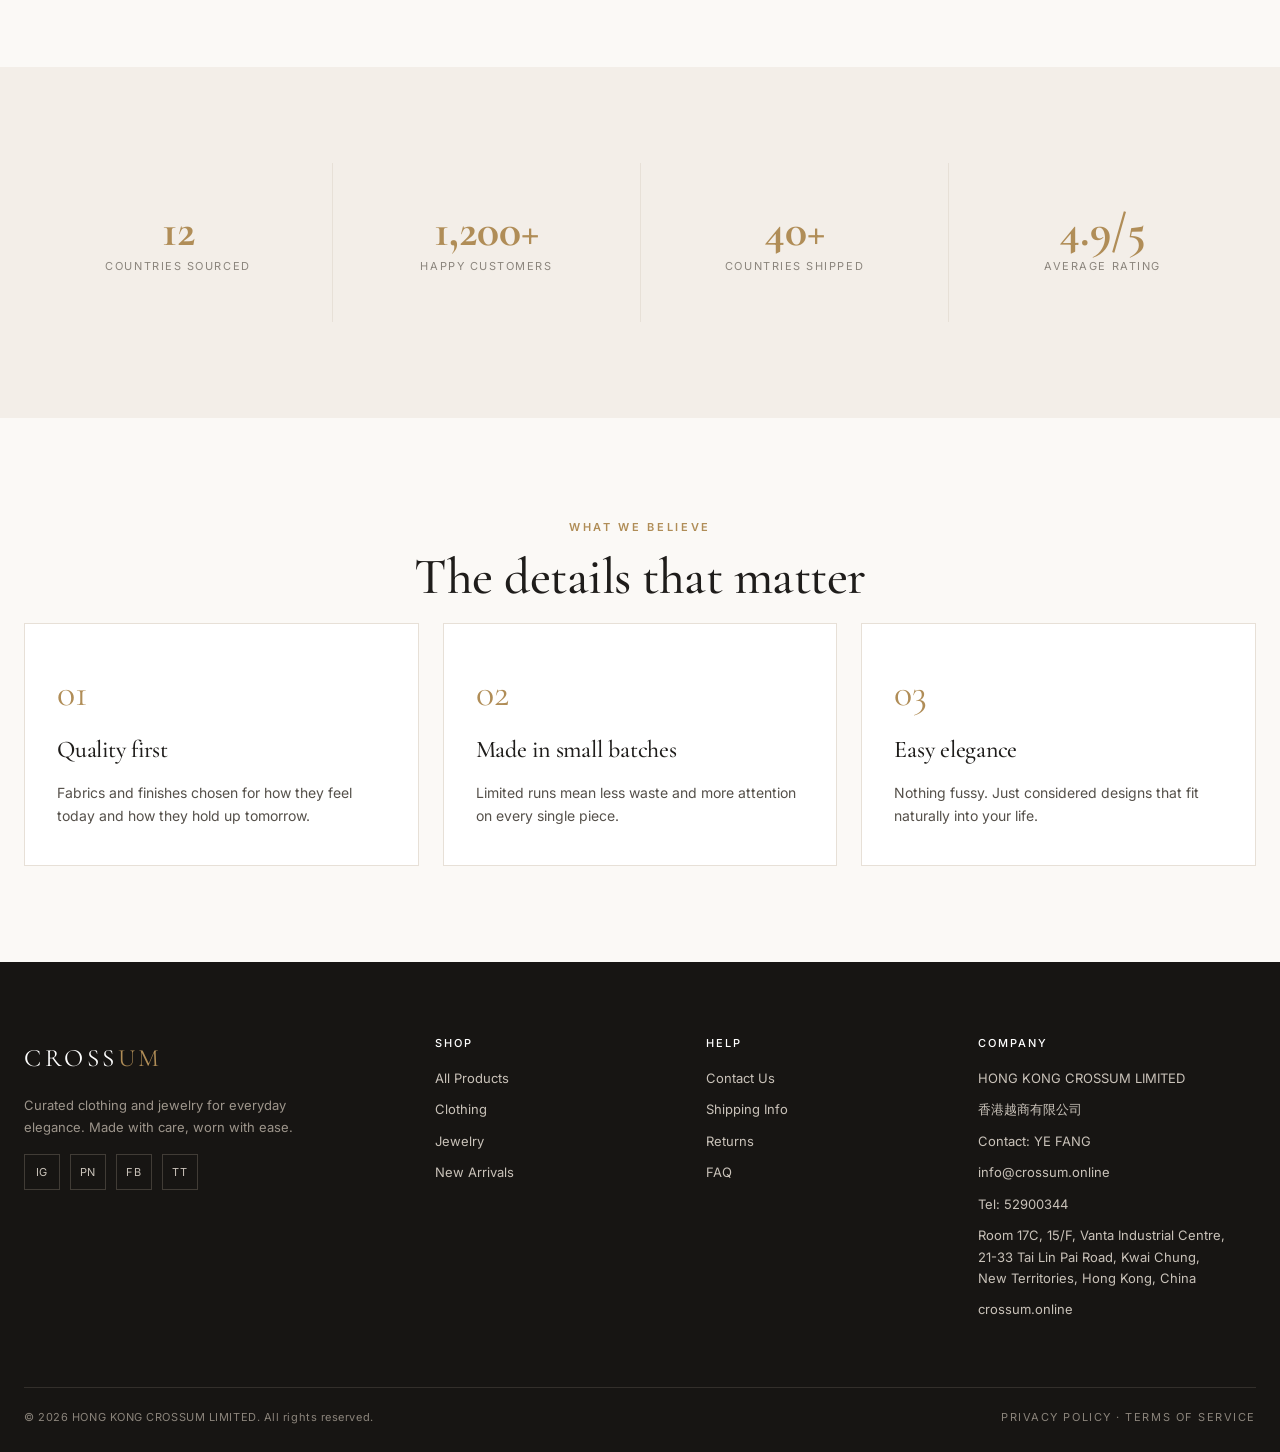
==== commit f21d750a: "Update branding to CROSSUM and company information" ====
--- a/about.html
+++ b/about.html
@@ -3,8 +3,10 @@
 <head>
   <meta charset="UTF-8">
   <meta name="viewport" content="width=device-width, initial-scale=1.0">
-  <title>Our Story | MAISON LUNE</title>
-  <meta name="description" content="The story behind MAISON LUNE — considered clothing and jewelry for everyday elegance.">
+  <title>Our Story | CROSSUM</title>
+  <meta name="description" content="The story behind CROSSUM — considered clothing and jewelry for everyday elegance.">
+  <link rel="canonical" href="https://crossum.online/about.html">
+  <meta property="og:site_name" content="CROSSUM">
   <link rel="preconnect" href="https://fonts.googleapis.com">
   <link rel="preconnect" href="https://fonts.gstatic.com" crossorigin>
   <link href="https://fonts.googleapis.com/css2?family=Cormorant+Garamond:ital,wght@0,400;0,500;0,600;1,400;1,500&family=Inter:wght@400;500;600;700&display=swap" rel="stylesheet">
@@ -19,7 +21,7 @@
       <button class="icon-btn menu-toggle" id="mobile-toggle" aria-label="Open menu">
         <svg viewBox="0 0 24 24" fill="none" stroke="currentColor" stroke-width="1.6"><path d="M3 6h18M3 12h18M3 18h18"/></svg>
       </button>
-      <a href="index.html" class="logo">MAISON <span>LUNE</span></a>
+      <a href="index.html" class="logo">CROSS<span>UM</span></a>
       <nav class="main-nav">
         <a href="index.html">Home</a>
         <a href="shop.html">Shop All</a>
@@ -50,13 +52,13 @@
       <div class="about-hero-copy">
         <div class="container" style="width:auto;padding-left:max(24px, calc((100vw - 1320px)/2))">
           <div class="breadcrumb" style="justify-content:flex-start"><a href="index.html">Home</a><span>/</span><span>Our Story</span></div>
-          <span class="eyebrow">Since 2021</span>
+          <span class="eyebrow">Hong Kong, China</span>
           <h1>A little quieter, a lot more considered.</h1>
           <p style="color:var(--ink-soft);max-width:470px">We believe getting dressed should feel good — not complicated. So we set out to make a small collection of things we would genuinely want to wear, season after season.</p>
           <a href="shop.html" class="btn">Discover the collection</a>
         </div>
       </div>
-      <img src="assets/images/hero-shopping.jpg" alt="MAISON LUNE style">
+      <img src="assets/images/hero-shopping.jpg" alt="CROSSUM style">
     </section>
 
     <section class="section">
@@ -67,7 +69,7 @@
         <div class="story-copy">
           <span class="eyebrow">How it started</span>
           <h2>Small beginnings, a clear idea</h2>
-          <p>MAISON LUNE started with a wardrobe problem: too many clothes, not enough pieces that actually worked together. We wanted softer fabrics, better cuts and jewelry with a little personality — without the noise.</p>
+          <p>CROSSUM is a Hong Kong, China based company supplying clothing and jewelry to customers around the world. We care about considered fabrics, better cuts and pieces with a little personality — without the noise.</p>
           <p>Today we work with independent workshops across twelve countries. We keep runs small, check every detail, and only release a piece when we would happily wear it ourselves.</p>
           <p class="text-center" style="text-align:left"><a href="contact.html" class="link-underline">Say hello</a></p>
         </div>
@@ -101,15 +103,26 @@
   <footer class="site-footer">
     <div class="container footer-grid">
       <div>
-        <a href="index.html" class="logo">MAISON <span>LUNE</span></a>
+        <a href="index.html" class="logo">CROSS<span>UM</span></a>
         <p>Curated clothing and jewelry for everyday elegance. Made with care, worn with ease.</p>
         <div class="socials"><a href="#">IG</a><a href="#">PN</a><a href="#">FB</a><a href="#">TT</a></div>
       </div>
       <div><h4>Shop</h4><ul><li><a href="shop.html">All Products</a></li><li><a href="shop.html?category=clothing">Clothing</a></li><li><a href="shop.html?category=jewelry">Jewelry</a></li><li><a href="shop.html">New Arrivals</a></li></ul></div>
       <div><h4>Help</h4><ul><li><a href="contact.html">Contact Us</a></li><li><a href="contact.html">Shipping Info</a></li><li><a href="contact.html">Returns</a></li><li><a href="contact.html">FAQ</a></li></ul></div>
-      <div><h4>Get in touch</h4><ul><li>hello@maisonlune.com</li><li>Mon–Fri, 9:00–18:00 GMT</li><li>Worldwide delivery</li><li>Secure checkout</li></ul></div>
+      <div>
+        <h4>Company</h4>
+        <ul>
+          <li>HONG KONG CROSSUM LIMITED</li>
+          <li>香港越商有限公司</li>
+          <li>Contact: YE FANG</li>
+          <li><a href="mailto:info@crossum.online">info@crossum.online</a></li>
+          <li>Tel: 52900344</li>
+          <li>Room 17C, 15/F, Vanta Industrial Centre,<br>21-33 Tai Lin Pai Road, Kwai Chung,<br>New Territories, Hong Kong, China</li>
+          <li><a href="https://crossum.online" target="_blank" rel="noopener">crossum.online</a></li>
+        </ul>
+      </div>
     </div>
-    <div class="container footer-bottom"><span>© 2026 MAISON LUNE. All rights reserved.</span><span>Privacy Policy · Terms of Service</span></div>
+    <div class="container footer-bottom"><span>© 2026 HONG KONG CROSSUM LIMITED. All rights reserved.</span><span>Privacy Policy · Terms of Service</span></div>
   </footer>
 
   <div class="drawer-overlay" id="drawer-overlay"></div>
--- a/css/style.css
+++ b/css/style.css
@@ -1,5 +1,5 @@
 /* ============================================================
-   MAISON LUNE — front-end store styles
+   CROSSUM — front-end store styles
    ============================================================ */
 
 :root {
@@ -475,6 +475,7 @@
 }
 .info-list strong { display: block; font-size: 12px; letter-spacing: .12em; text-transform: uppercase; margin-bottom: 3px; }
 .info-list span { font-size: 14px; color: var(--ink-soft); }
+.info-list a:hover { color: var(--gold); }
 .contact-form-wrap { background: var(--white); border: 1px solid var(--line); padding: 38px; }
 .form-row { display: grid; grid-template-columns: 1fr 1fr; gap: 16px; }
 .field { margin-bottom: 18px; }
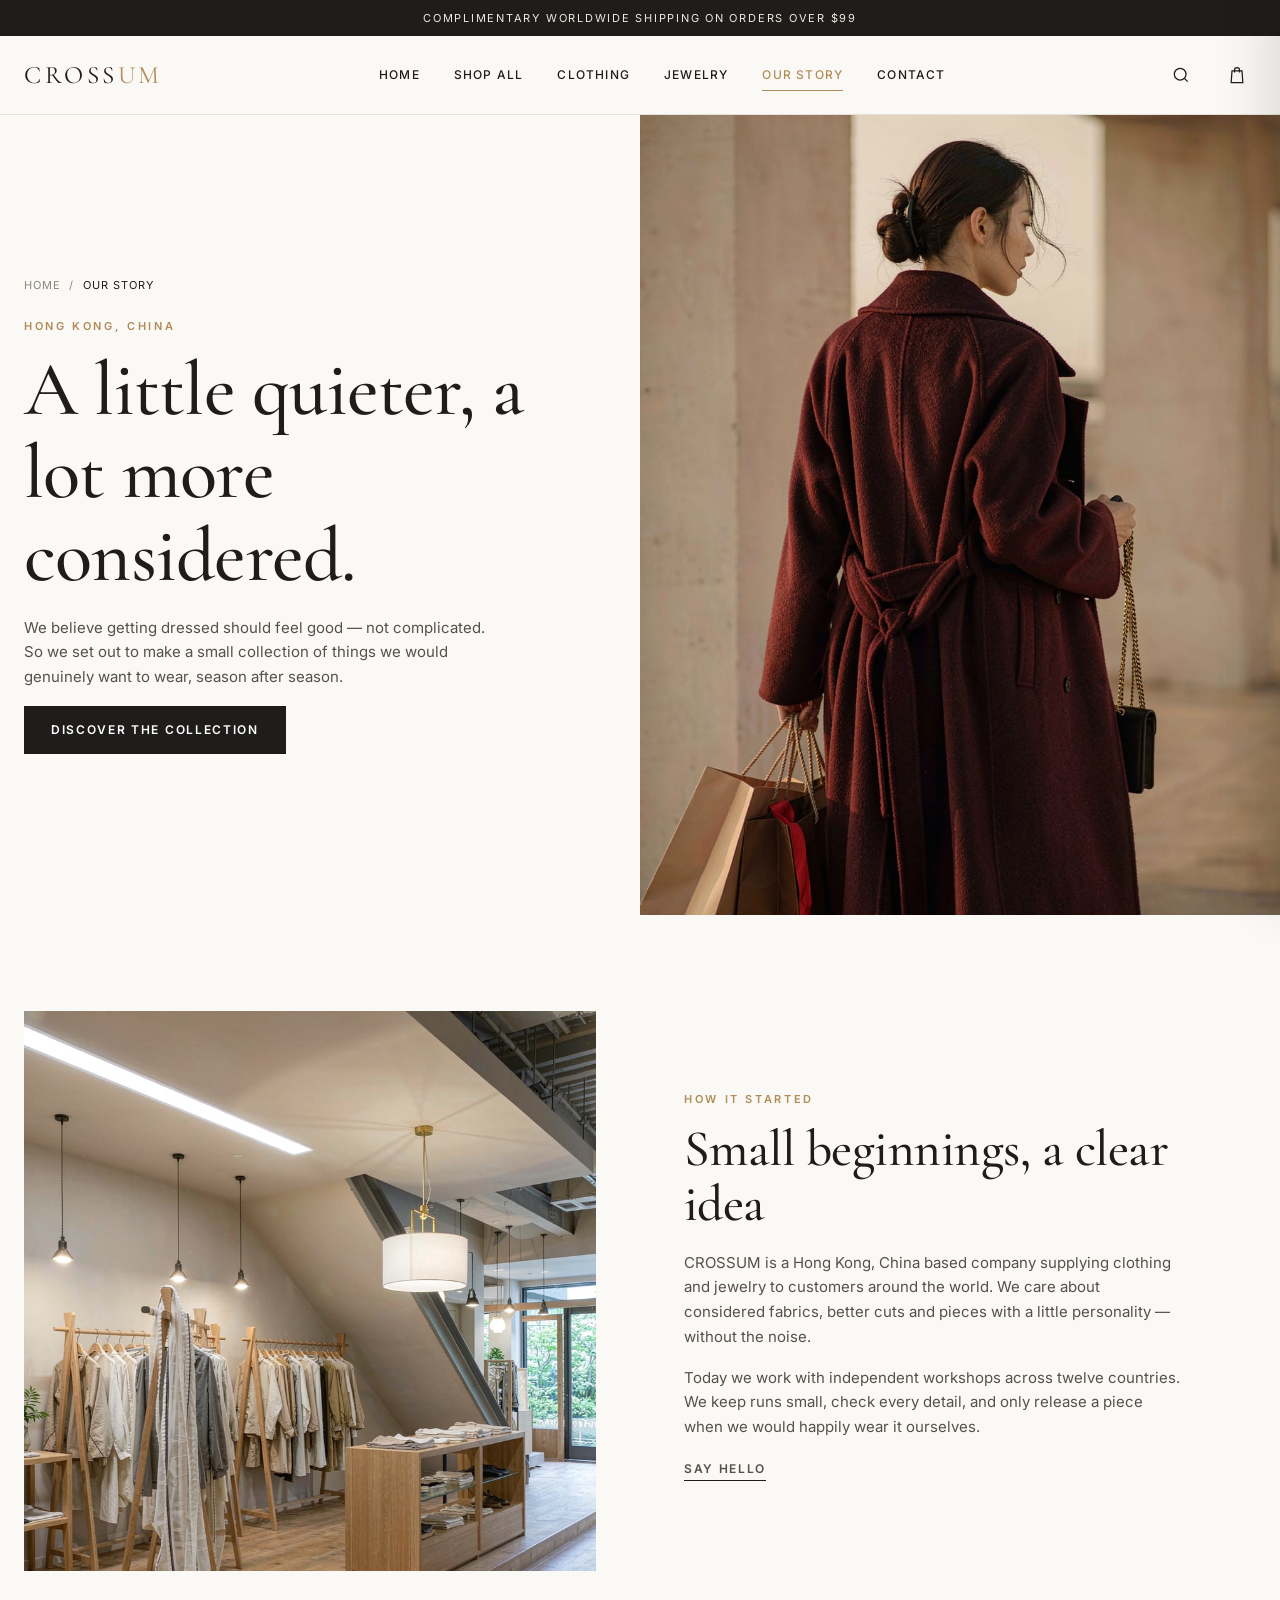
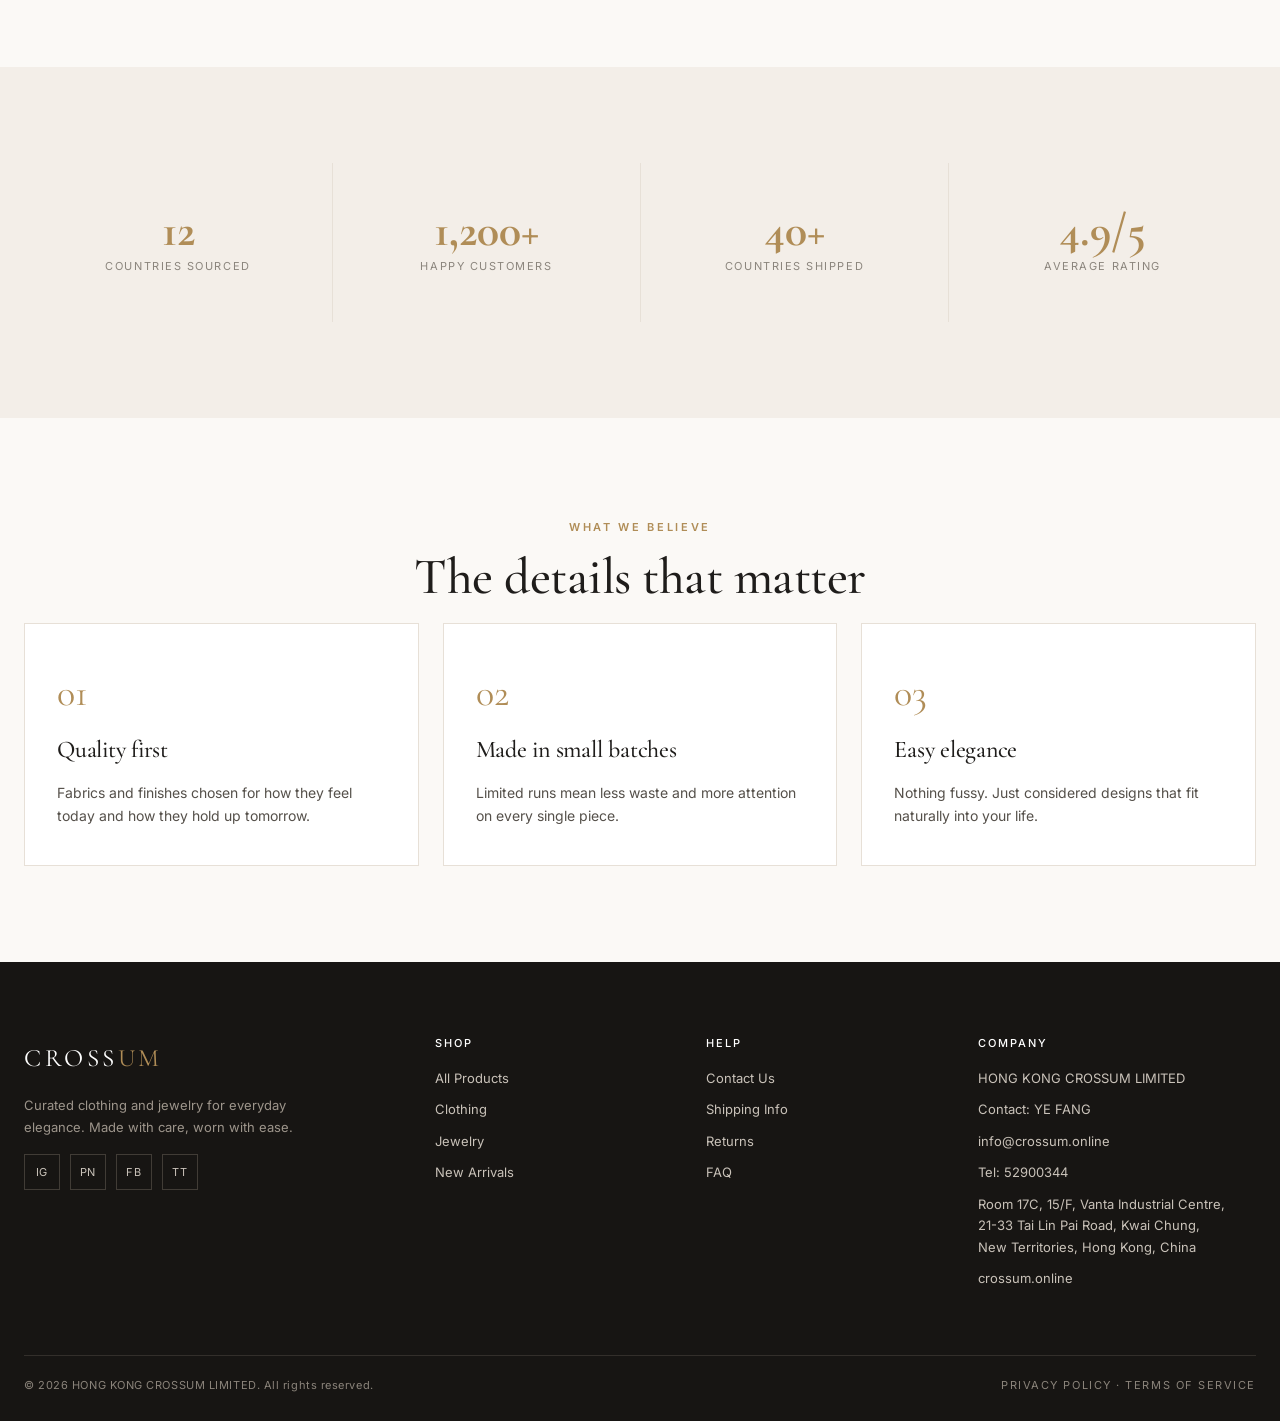
==== commit c96a9889: "Remove Chinese company name from site footers" ====
--- a/about.html
+++ b/about.html
@@ -113,7 +113,6 @@
         <h4>Company</h4>
         <ul>
           <li>HONG KONG CROSSUM LIMITED</li>
-          <li>香港越商有限公司</li>
           <li>Contact: YE FANG</li>
           <li><a href="mailto:info@crossum.online">info@crossum.online</a></li>
           <li>Tel: 52900344</li>
